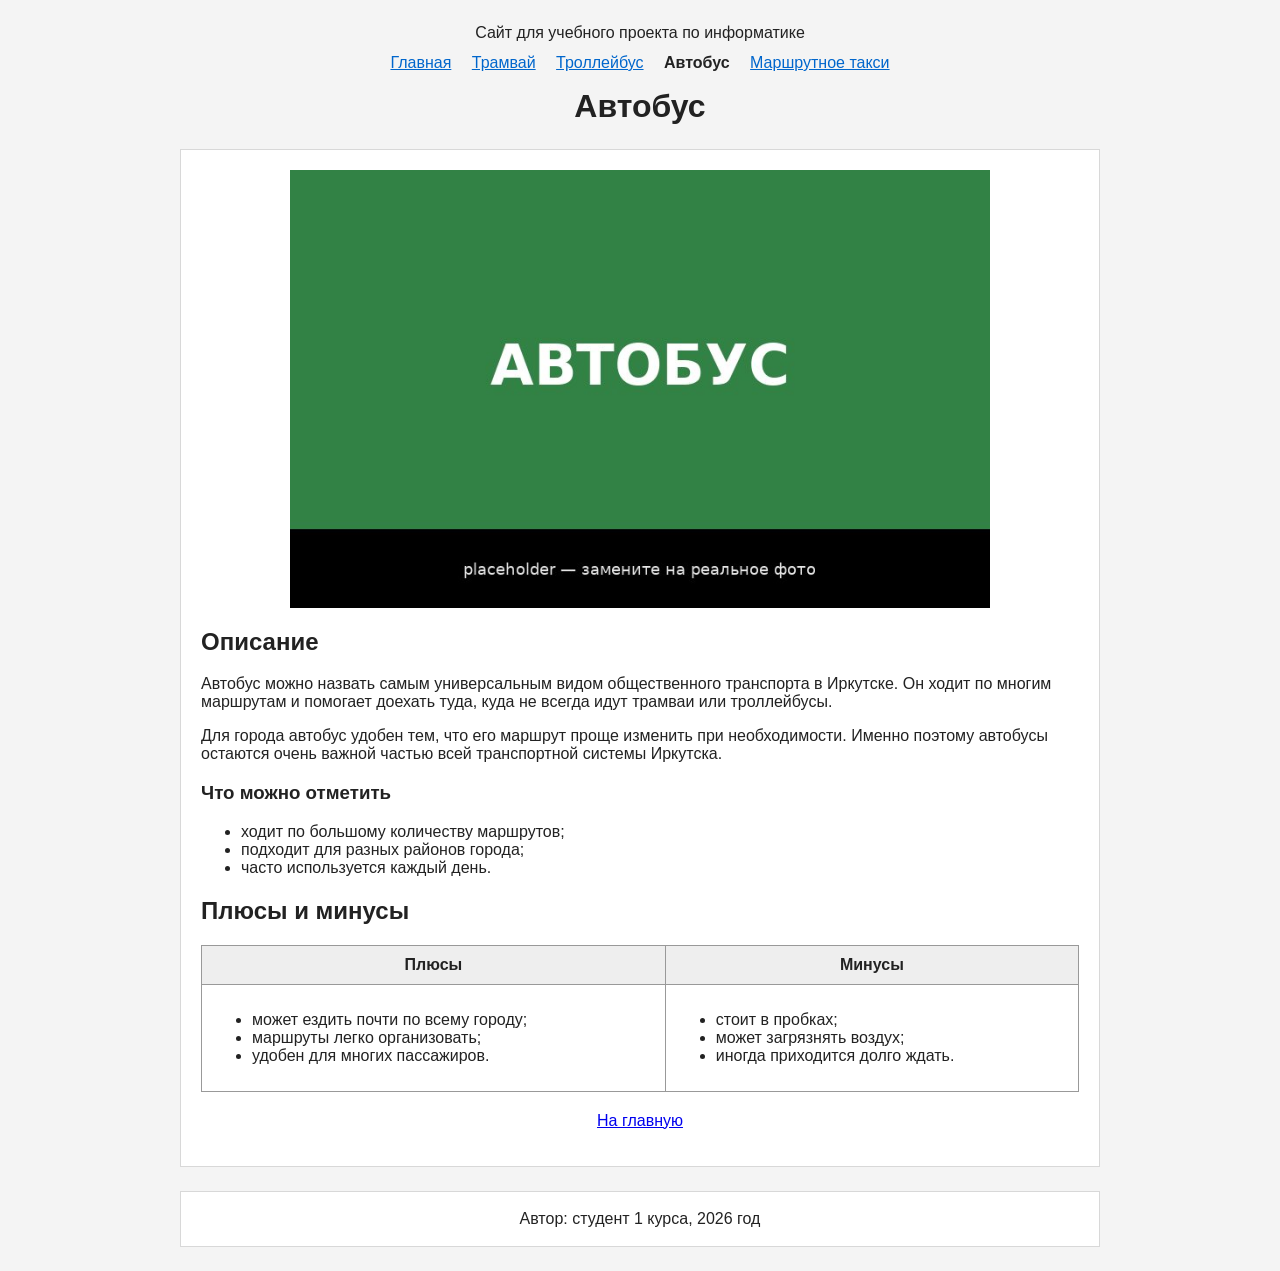
==== bus.html @ e41402af "Добавлены страницы для общественного транспорта Иркутска: маршрутное такси, трамвай, автобус и тролл" ====
<!DOCTYPE html>
<html lang="ru">
<head>
  <meta charset="UTF-8">
  <meta name="viewport" content="width=device-width, initial-scale=1.0">
  <title>Автобус | Общественный транспорт Иркутска</title>
</head>
<body class="page" style="margin: 0; background: #f4f4f4; color: #222222; font-family: Arial, sans-serif;">
  <div class="wrapper" style="max-width: 920px; margin: 0 auto; padding: 24px;">
    <header class="header" style="text-align: center; margin-bottom: 24px;">
      <p style="margin: 0 0 12px;">Сайт для учебного проекта по информатике</p>
      <nav class="menu" style="margin-bottom: 16px;">
        <a class="menu-link" href="index.html" style="margin: 0 8px; color: #0066cc;">Главная</a>
        <a class="menu-link" href="tram.html" style="margin: 0 8px; color: #0066cc;">Трамвай</a>
        <a class="menu-link" href="trolleybus.html" style="margin: 0 8px; color: #0066cc;">Троллейбус</a>
        <a class="menu-link active" href="bus.html" style="margin: 0 8px; color: #222222; font-weight: bold; text-decoration: none;">Автобус</a>
        <a class="menu-link" href="marshrutka.html" style="margin: 0 8px; color: #0066cc;">Маршрутное такси</a>
      </nav>
      <h1 style="margin: 0;">Автобус</h1>
    </header>

    <main class="content" style="background: #ffffff; padding: 20px; border: 1px solid #d8d8d8;">
      <img class="image" src="images/bus.jpg" alt="Автобус" style="display: block; width: 100%; max-width: 700px; margin: 0 auto 20px;">

      <section>
        <h2>Описание</h2>
        <p>
          Автобус можно назвать самым универсальным видом общественного транспорта в Иркутске. Он ходит по многим
          маршрутам и помогает доехать туда, куда не всегда идут трамваи или троллейбусы.
        </p>
        <p>
          Для города автобус удобен тем, что его маршрут проще изменить при необходимости. Именно поэтому автобусы
          остаются очень важной частью всей транспортной системы Иркутска.
        </p>

        <h3>Что можно отметить</h3>
        <ul>
          <li>ходит по большому количеству маршрутов;</li>
          <li>подходит для разных районов города;</li>
          <li>часто используется каждый день.</li>
        </ul>
      </section>

      <section>
        <h2>Плюсы и минусы</h2>
        <table class="table" style="width: 100%; border-collapse: collapse;">
          <tr>
            <th style="border: 1px solid #999999; padding: 10px; background: #eeeeee;">Плюсы</th>
            <th style="border: 1px solid #999999; padding: 10px; background: #eeeeee;">Минусы</th>
          </tr>
          <tr>
            <td style="border: 1px solid #999999; padding: 10px; vertical-align: top;">
              <ul>
                <li>может ездить почти по всему городу;</li>
                <li>маршруты легко организовать;</li>
                <li>удобен для многих пассажиров.</li>
              </ul>
            </td>
            <td style="border: 1px solid #999999; padding: 10px; vertical-align: top;">
              <ul>
                <li>стоит в пробках;</li>
                <li>может загрязнять воздух;</li>
                <li>иногда приходится долго ждать.</li>
              </ul>
            </td>
          </tr>
        </table>
      </section>

      <p style="margin-top: 20px; text-align: center;">
        <a href="index.html">На главную</a>
      </p>
    </main>

    <footer class="footer" style="text-align: center; margin-top: 24px; padding: 18px; background: #ffffff; border: 1px solid #d8d8d8;">
      <p style="margin: 0;">Автор: студент 1 курса, 2026 год</p>
    </footer>
  </div>
</body>
</html>
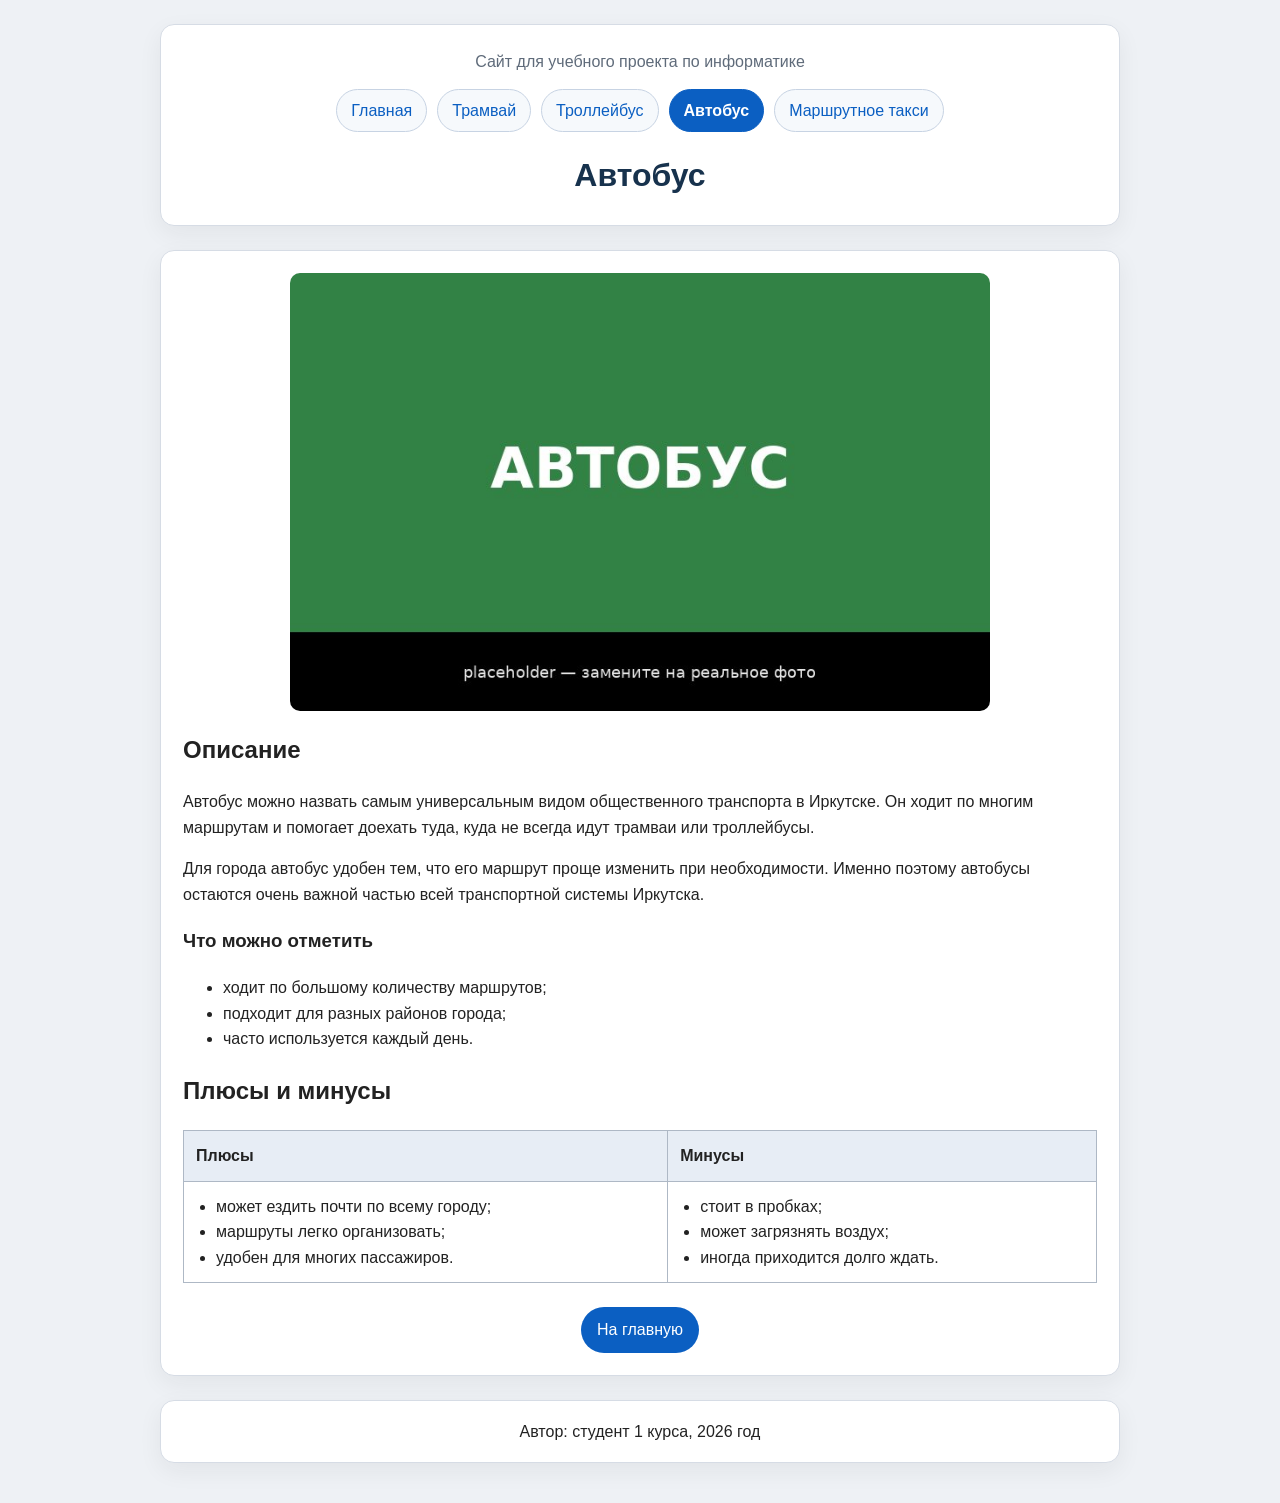
==== commit cdd273c1: "add css" ====
--- a/bus.html
+++ b/bus.html
@@ -4,23 +4,24 @@
   <meta charset="UTF-8">
   <meta name="viewport" content="width=device-width, initial-scale=1.0">
   <title>Автобус | Общественный транспорт Иркутска</title>
+  <link rel="stylesheet" href="style.css">
 </head>
-<body class="page" style="margin: 0; background: #f4f4f4; color: #222222; font-family: Arial, sans-serif;">
-  <div class="wrapper" style="max-width: 920px; margin: 0 auto; padding: 24px;">
-    <header class="header" style="text-align: center; margin-bottom: 24px;">
-      <p style="margin: 0 0 12px;">Сайт для учебного проекта по информатике</p>
-      <nav class="menu" style="margin-bottom: 16px;">
-        <a class="menu-link" href="index.html" style="margin: 0 8px; color: #0066cc;">Главная</a>
-        <a class="menu-link" href="tram.html" style="margin: 0 8px; color: #0066cc;">Трамвай</a>
-        <a class="menu-link" href="trolleybus.html" style="margin: 0 8px; color: #0066cc;">Троллейбус</a>
-        <a class="menu-link active" href="bus.html" style="margin: 0 8px; color: #222222; font-weight: bold; text-decoration: none;">Автобус</a>
-        <a class="menu-link" href="marshrutka.html" style="margin: 0 8px; color: #0066cc;">Маршрутное такси</a>
+<body class="page">
+  <div class="wrapper">
+    <header class="header">
+      <p class="header-note">Сайт для учебного проекта по информатике</p>
+      <nav class="menu">
+        <a class="menu-link" href="index.html">Главная</a>
+        <a class="menu-link" href="tram.html">Трамвай</a>
+        <a class="menu-link" href="trolleybus.html">Троллейбус</a>
+        <a class="menu-link active" href="bus.html">Автобус</a>
+        <a class="menu-link" href="marshrutka.html">Маршрутное такси</a>
       </nav>
-      <h1 style="margin: 0;">Автобус</h1>
+      <h1 class="page-title">Автобус</h1>
     </header>
 
-    <main class="content" style="background: #ffffff; padding: 20px; border: 1px solid #d8d8d8;">
-      <img class="image" src="images/bus.jpg" alt="Автобус" style="display: block; width: 100%; max-width: 700px; margin: 0 auto 20px;">
+    <main class="content panel">
+      <img class="image page-image" src="images/bus.jpg" alt="Автобус">
 
       <section>
         <h2>Описание</h2>
@@ -43,20 +44,20 @@
 
       <section>
         <h2>Плюсы и минусы</h2>
-        <table class="table" style="width: 100%; border-collapse: collapse;">
+        <table class="table">
           <tr>
-            <th style="border: 1px solid #999999; padding: 10px; background: #eeeeee;">Плюсы</th>
-            <th style="border: 1px solid #999999; padding: 10px; background: #eeeeee;">Минусы</th>
+            <th>Плюсы</th>
+            <th>Минусы</th>
           </tr>
           <tr>
-            <td style="border: 1px solid #999999; padding: 10px; vertical-align: top;">
+            <td>
               <ul>
                 <li>может ездить почти по всему городу;</li>
                 <li>маршруты легко организовать;</li>
                 <li>удобен для многих пассажиров.</li>
               </ul>
             </td>
-            <td style="border: 1px solid #999999; padding: 10px; vertical-align: top;">
+            <td>
               <ul>
                 <li>стоит в пробках;</li>
                 <li>может загрязнять воздух;</li>
@@ -67,13 +68,13 @@
         </table>
       </section>
 
-      <p style="margin-top: 20px; text-align: center;">
-        <a href="index.html">На главную</a>
+      <p class="back-row">
+        <a class="back-link" href="index.html">На главную</a>
       </p>
     </main>
 
-    <footer class="footer" style="text-align: center; margin-top: 24px; padding: 18px; background: #ffffff; border: 1px solid #d8d8d8;">
-      <p style="margin: 0;">Автор: студент 1 курса, 2026 год</p>
+    <footer class="footer">
+      <p>Автор: студент 1 курса, 2026 год</p>
     </footer>
   </div>
 </body>
--- a/style.css
+++ b/style.css
@@ -0,0 +1,215 @@
+body {
+  margin: 0;
+  background: #eef1f5;
+  color: #222222;
+  font-family: Arial, sans-serif;
+  line-height: 1.6;
+}
+
+a {
+  color: #0b5fc2;
+}
+
+.wrapper {
+  max-width: 960px;
+  margin: 0 auto;
+  padding: 24px 16px 40px;
+}
+
+.header,
+.panel,
+.footer {
+  background: #ffffff;
+  border: 1px solid #d6dce5;
+  border-radius: 14px;
+  box-shadow: 0 8px 24px rgba(34, 34, 34, 0.06);
+}
+
+.header {
+  margin-bottom: 24px;
+  padding: 24px 20px;
+  text-align: center;
+}
+
+.header-note {
+  margin: 0 0 14px;
+  color: #5f6b7a;
+}
+
+.menu {
+  display: flex;
+  flex-wrap: wrap;
+  justify-content: center;
+  gap: 10px;
+  margin-bottom: 18px;
+}
+
+.menu-link {
+  padding: 8px 14px;
+  border: 1px solid #c7d3e3;
+  border-radius: 999px;
+  background: #f6f9fc;
+  color: #0b5fc2;
+  text-decoration: none;
+}
+
+.menu-link:hover {
+  background: #e9f1fb;
+}
+
+.menu-link.active {
+  background: #0b5fc2;
+  border-color: #0b5fc2;
+  color: #ffffff;
+  font-weight: bold;
+}
+
+.page-title {
+  margin: 0;
+  color: #17324d;
+}
+
+.content {
+  display: block;
+}
+
+.panel {
+  padding: 22px;
+  margin-bottom: 24px;
+}
+
+.image {
+  display: block;
+  width: 100%;
+  border-radius: 10px;
+}
+
+.hero-image {
+  max-width: 760px;
+  margin: 0 auto 20px;
+}
+
+.page-image {
+  max-width: 700px;
+  margin: 0 auto 20px;
+}
+
+.section-center {
+  margin-top: 0;
+  text-align: center;
+}
+
+.section-subtitle {
+  margin-top: -4px;
+  margin-bottom: 22px;
+  text-align: center;
+  color: #5f6b7a;
+  font-weight: normal;
+}
+
+.cards-grid {
+  display: grid;
+  grid-template-columns: repeat(auto-fit, minmax(180px, 1fr));
+  gap: 18px;
+}
+
+.card {
+  display: block;
+  padding: 12px;
+  border: 1px solid #d6dce5;
+  border-radius: 12px;
+  background: #f8fafc;
+  color: #222222;
+  text-align: center;
+  text-decoration: none;
+  transition: transform 0.2s ease, box-shadow 0.2s ease, background 0.2s ease;
+}
+
+.card:hover {
+  background: #eef5fd;
+  transform: translateY(-3px);
+  box-shadow: 0 8px 18px rgba(11, 95, 194, 0.12);
+}
+
+.card-image {
+  margin-bottom: 10px;
+}
+
+.table {
+  width: 100%;
+  border-collapse: collapse;
+  margin-top: 8px;
+}
+
+.table th,
+.table td {
+  padding: 12px;
+  border: 1px solid #aeb8c5;
+  text-align: left;
+  vertical-align: top;
+}
+
+.table th {
+  background: #e7edf5;
+}
+
+.table ul {
+  margin: 0;
+  padding-left: 20px;
+}
+
+.back-row {
+  margin: 24px 0 0;
+  text-align: center;
+}
+
+.back-link {
+  display: inline-block;
+  padding: 10px 16px;
+  border-radius: 999px;
+  background: #0b5fc2;
+  color: #ffffff;
+  text-decoration: none;
+}
+
+.back-link:hover {
+  background: #094f9f;
+}
+
+.footer {
+  padding: 18px 20px;
+  text-align: center;
+}
+
+.footer p {
+  margin: 0;
+}
+
+.footer p + p {
+  margin-top: 8px;
+}
+
+@media (max-width: 640px) {
+  .wrapper {
+    padding: 16px 10px 28px;
+  }
+
+  .header,
+  .panel,
+  .footer {
+    border-radius: 10px;
+  }
+
+  .panel {
+    padding: 16px;
+  }
+
+  .menu {
+    gap: 8px;
+  }
+
+  .menu-link {
+    padding: 7px 12px;
+    font-size: 14px;
+  }
+}
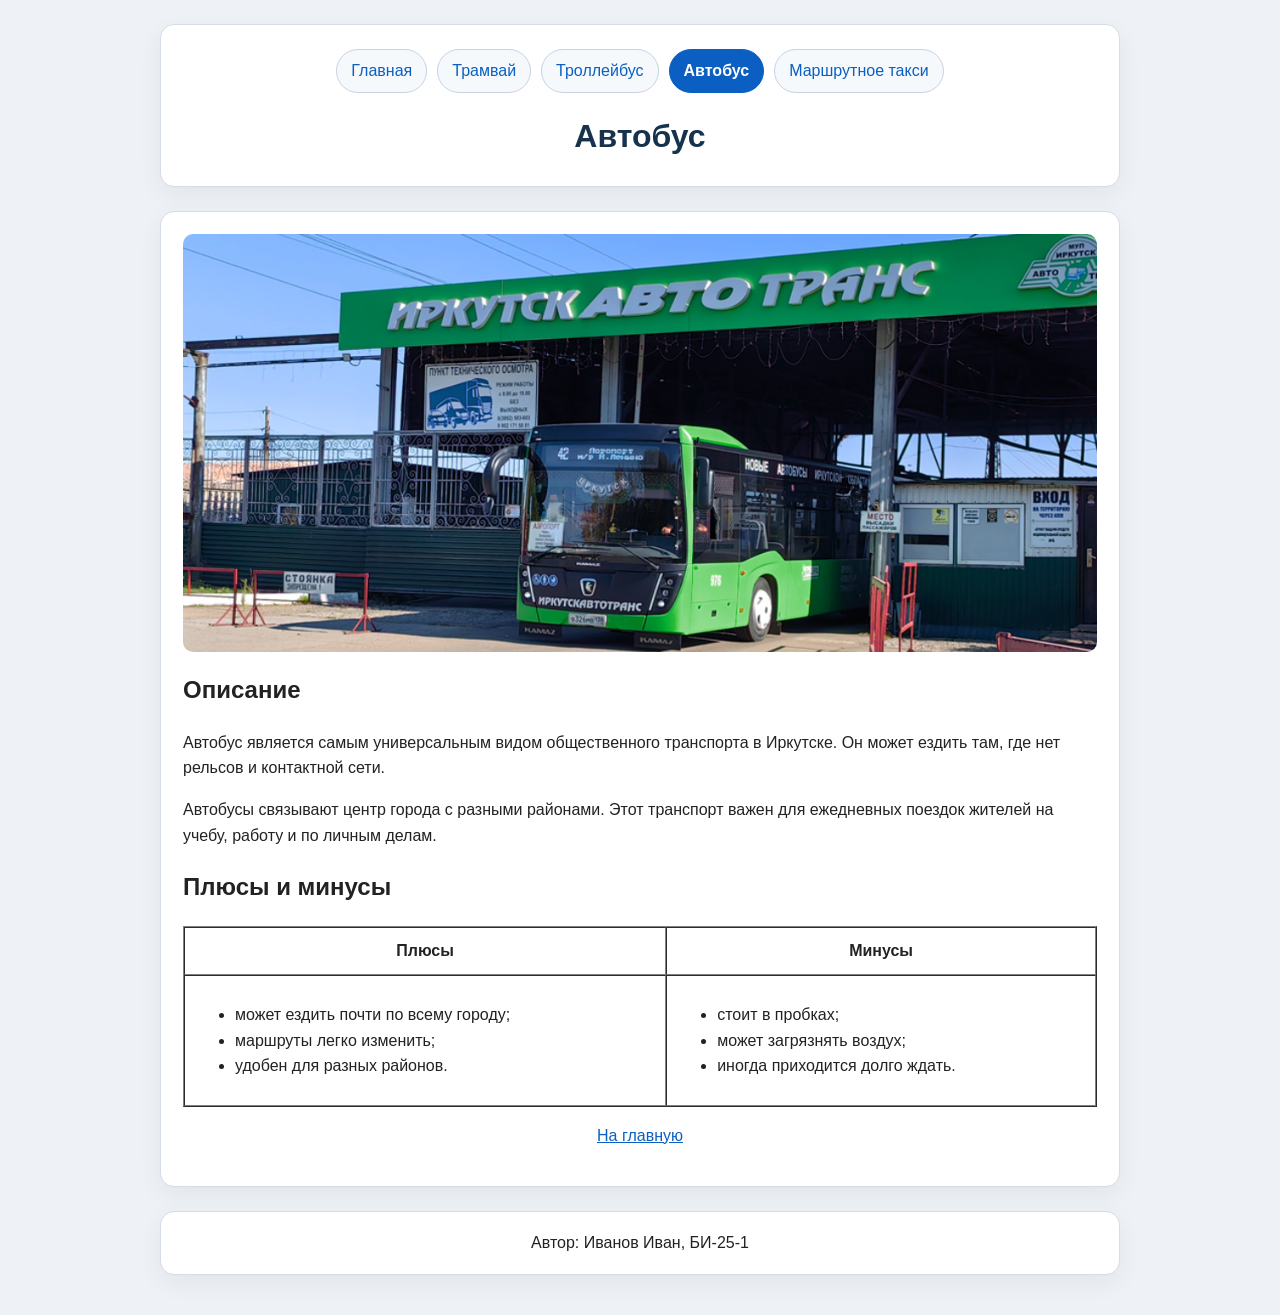
==== commit b86448e5: "add subpages v1" ====
--- a/bus.html
+++ b/bus.html
@@ -3,13 +3,12 @@
 <head>
   <meta charset="UTF-8">
   <meta name="viewport" content="width=device-width, initial-scale=1.0">
-  <title>Автобус | Общественный транспорт Иркутска</title>
+  <title>Автобус</title>
   <link rel="stylesheet" href="style.css">
 </head>
-<body class="page">
+<body>
   <div class="wrapper">
     <header class="header">
-      <p class="header-note">Сайт для учебного проекта по информатике</p>
       <nav class="menu">
         <a class="menu-link" href="index.html">Главная</a>
         <a class="menu-link" href="tram.html">Трамвай</a>
@@ -20,61 +19,50 @@
       <h1 class="page-title">Автобус</h1>
     </header>
 
-    <main class="content panel">
-      <img class="image page-image" src="images/bus.jpg" alt="Автобус">
+    <main class="panel">
+      <img class="image" src="images/bus.jpg" alt="Автобус">
 
-      <section>
-        <h2>Описание</h2>
-        <p>
-          Автобус можно назвать самым универсальным видом общественного транспорта в Иркутске. Он ходит по многим
-          маршрутам и помогает доехать туда, куда не всегда идут трамваи или троллейбусы.
-        </p>
-        <p>
-          Для города автобус удобен тем, что его маршрут проще изменить при необходимости. Именно поэтому автобусы
-          остаются очень важной частью всей транспортной системы Иркутска.
-        </p>
+      <h2>Описание</h2>
+      <p>
+        Автобус является самым универсальным видом общественного транспорта в Иркутске. Он может ездить там, где нет
+        рельсов и контактной сети.
+      </p>
+      <p>
+        Автобусы связывают центр города с разными районами. Этот транспорт важен для ежедневных поездок жителей
+        на учебу, работу и по личным делам.
+      </p>
 
-        <h3>Что можно отметить</h3>
-        <ul>
-          <li>ходит по большому количеству маршрутов;</li>
-          <li>подходит для разных районов города;</li>
-          <li>часто используется каждый день.</li>
-        </ul>
-      </section>
+      <h2>Плюсы и минусы</h2>
+      <table border="1" cellpadding="10" cellspacing="0" style="width: 100%;">
+        <tr>
+          <th>Плюсы</th>
+          <th>Минусы</th>
+        </tr>
+        <tr>
+          <td>
+            <ul>
+              <li>может ездить почти по всему городу;</li>
+              <li>маршруты легко изменить;</li>
+              <li>удобен для разных районов.</li>
+            </ul>
+          </td>
+          <td>
+            <ul>
+              <li>стоит в пробках;</li>
+              <li>может загрязнять воздух;</li>
+              <li>иногда приходится долго ждать.</li>
+            </ul>
+          </td>
+        </tr>
+      </table>
 
-      <section>
-        <h2>Плюсы и минусы</h2>
-        <table class="table">
-          <tr>
-            <th>Плюсы</th>
-            <th>Минусы</th>
-          </tr>
-          <tr>
-            <td>
-              <ul>
-                <li>может ездить почти по всему городу;</li>
-                <li>маршруты легко организовать;</li>
-                <li>удобен для многих пассажиров.</li>
-              </ul>
-            </td>
-            <td>
-              <ul>
-                <li>стоит в пробках;</li>
-                <li>может загрязнять воздух;</li>
-                <li>иногда приходится долго ждать.</li>
-              </ul>
-            </td>
-          </tr>
-        </table>
-      </section>
-
-      <p class="back-row">
-        <a class="back-link" href="index.html">На главную</a>
+      <p style="text-align: center;">
+        <a href="index.html">На главную</a>
       </p>
     </main>
 
     <footer class="footer">
-      <p>Автор: студент 1 курса, 2026 год</p>
+      <p>Автор: Иванов Иван, БИ-25-1</p>
     </footer>
   </div>
 </body>
--- a/style.css
+++ b/style.css
@@ -15,6 +15,11 @@
   margin: 0 auto;
   padding: 24px 16px 40px;
 }
+
+.intro h2 {
+  text-align: center;
+}
+
 
 .header,
 .panel,
@@ -69,10 +74,6 @@
   color: #17324d;
 }
 
-.content {
-  display: block;
-}
-
 .panel {
   padding: 22px;
   margin-bottom: 24px;
@@ -86,11 +87,6 @@
 
 .hero-image {
   max-width: 760px;
-  margin: 0 auto 20px;
-}
-
-.page-image {
-  max-width: 700px;
   margin: 0 auto 20px;
 }
 
@@ -132,49 +128,13 @@
 }
 
 .card-image {
+  width: 100%;
+  height: 140px;
+  object-fit: cover;
+  border-radius: 10px;
   margin-bottom: 10px;
 }
 
-.table {
-  width: 100%;
-  border-collapse: collapse;
-  margin-top: 8px;
-}
-
-.table th,
-.table td {
-  padding: 12px;
-  border: 1px solid #aeb8c5;
-  text-align: left;
-  vertical-align: top;
-}
-
-.table th {
-  background: #e7edf5;
-}
-
-.table ul {
-  margin: 0;
-  padding-left: 20px;
-}
-
-.back-row {
-  margin: 24px 0 0;
-  text-align: center;
-}
-
-.back-link {
-  display: inline-block;
-  padding: 10px 16px;
-  border-radius: 999px;
-  background: #0b5fc2;
-  color: #ffffff;
-  text-decoration: none;
-}
-
-.back-link:hover {
-  background: #094f9f;
-}
 
 .footer {
   padding: 18px 20px;
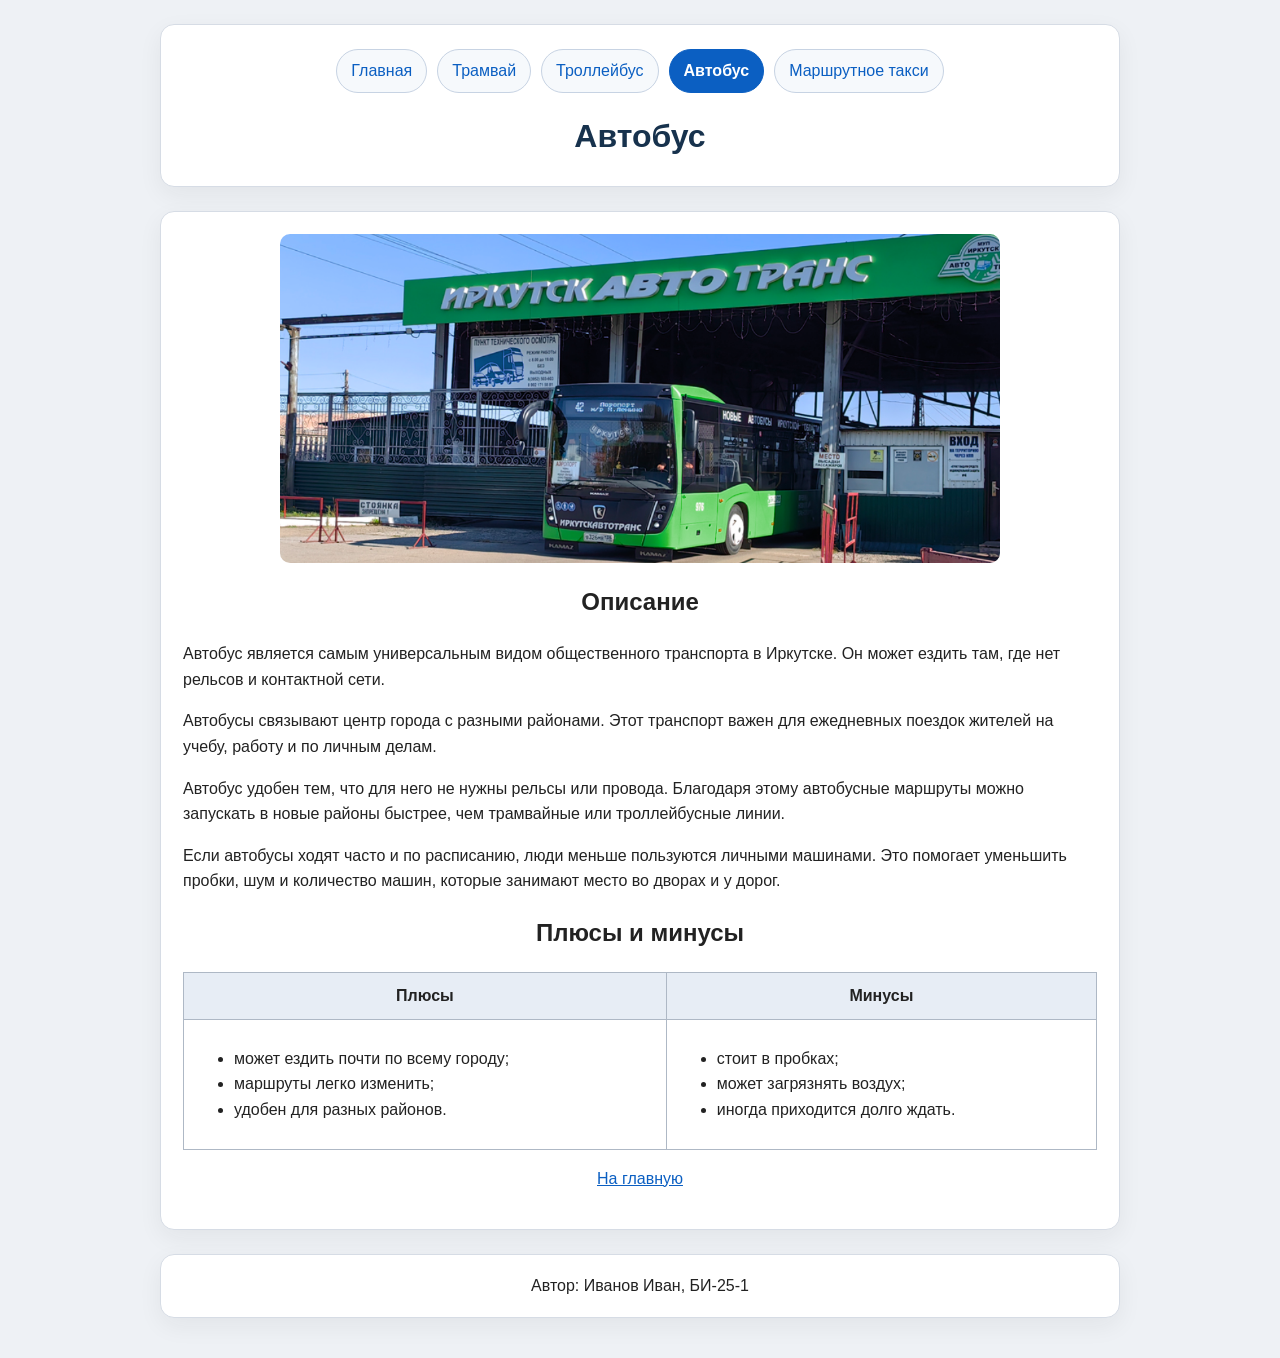
==== commit 472966b9: "add more text" ====
--- a/bus.html
+++ b/bus.html
@@ -20,7 +20,7 @@
     </header>
 
     <main class="panel">
-      <img class="image" src="images/bus.jpg" alt="Автобус">
+      <img class="image page-image" src="images/bus.jpg" alt="Автобус">
 
       <h2>Описание</h2>
       <p>
@@ -31,9 +31,17 @@
         Автобусы связывают центр города с разными районами. Этот транспорт важен для ежедневных поездок жителей
         на учебу, работу и по личным делам.
       </p>
+      <p>
+        Автобус удобен тем, что для него не нужны рельсы или провода. Благодаря этому автобусные маршруты можно
+        запускать в новые районы быстрее, чем трамвайные или троллейбусные линии.
+      </p>
+      <p>
+        Если автобусы ходят часто и по расписанию, люди меньше пользуются личными машинами. Это помогает уменьшить
+        пробки, шум и количество машин, которые занимают место во дворах и у дорог.
+      </p>
 
       <h2>Плюсы и минусы</h2>
-      <table border="1" cellpadding="10" cellspacing="0" style="width: 100%;">
+      <table class="info-table">
         <tr>
           <th>Плюсы</th>
           <th>Минусы</th>
@@ -56,7 +64,7 @@
         </tr>
       </table>
 
-      <p style="text-align: center;">
+      <p class="back-row">
         <a href="index.html">На главную</a>
       </p>
     </main>
--- a/style.css
+++ b/style.css
@@ -16,6 +16,8 @@
   padding: 24px 16px 40px;
 }
 
+h2,
+h3,
 .intro h2 {
   text-align: center;
 }
@@ -90,6 +92,13 @@
   margin: 0 auto 20px;
 }
 
+.page-image {
+  max-width: 720px;
+  max-height: 360px;
+  object-fit: cover;
+  margin: 0 auto 20px;
+}
+
 .section-center {
   margin-top: 0;
   text-align: center;
@@ -135,6 +144,27 @@
   margin-bottom: 10px;
 }
 
+.info-table {
+  width: 100%;
+  border-collapse: collapse;
+  margin-top: 10px;
+}
+
+.info-table th,
+.info-table td {
+  border: 1px solid #aeb8c5;
+  padding: 10px;
+  vertical-align: top;
+}
+
+.info-table th {
+  background: #e7edf5;
+  text-align: center;
+}
+
+.back-row {
+  text-align: center;
+}
 
 .footer {
   padding: 18px 20px;
